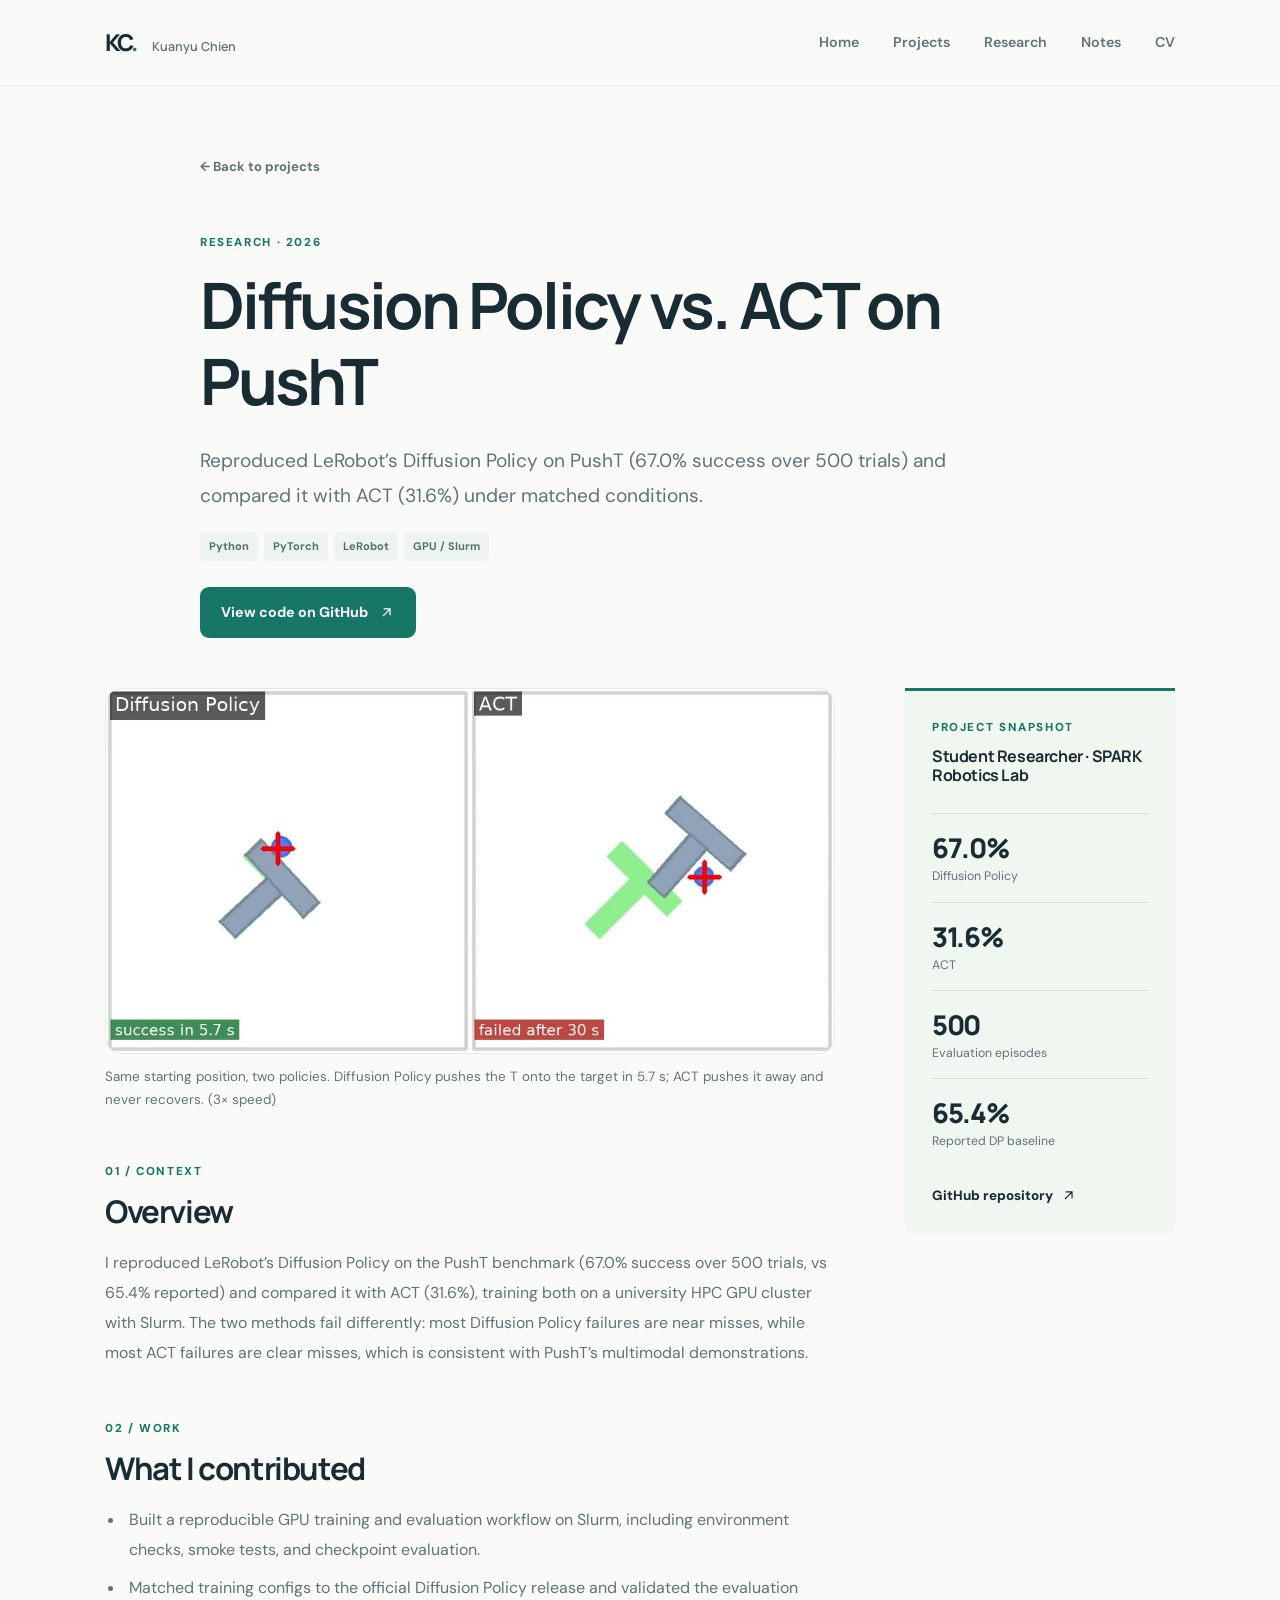
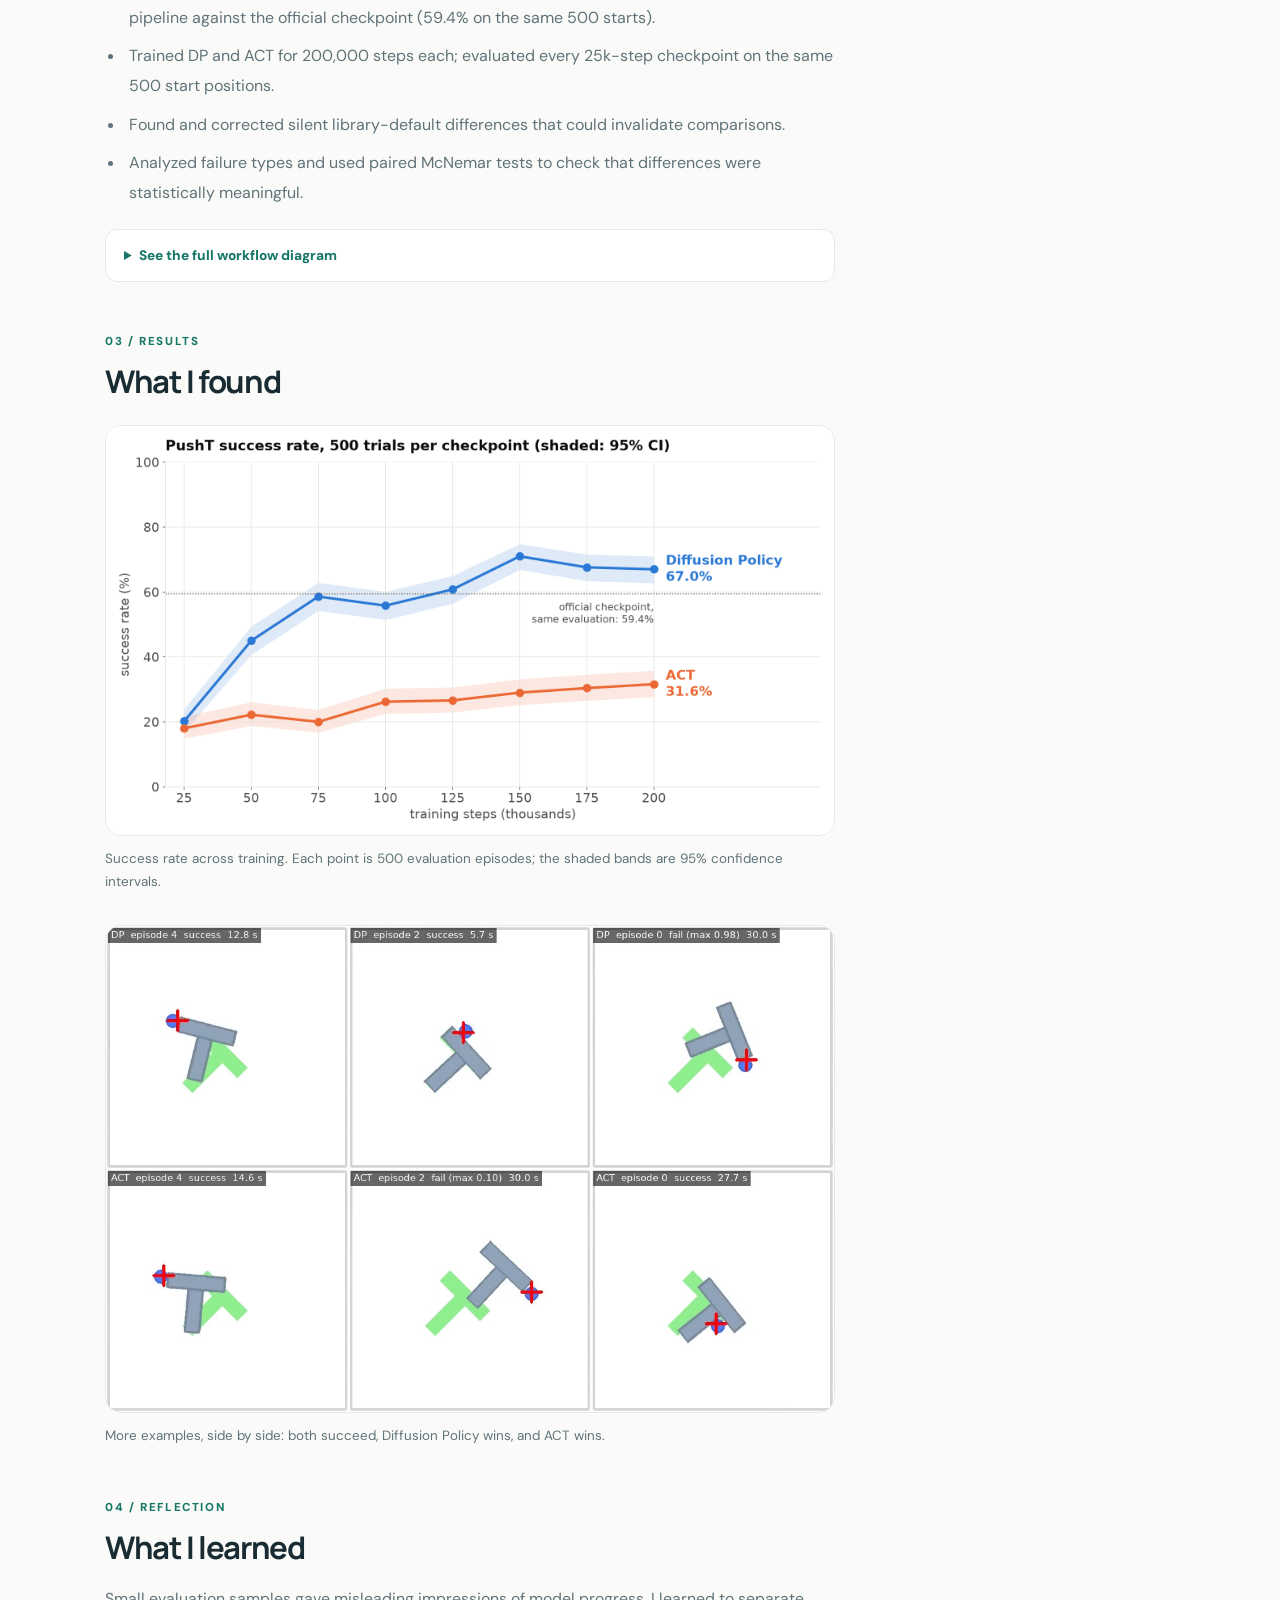
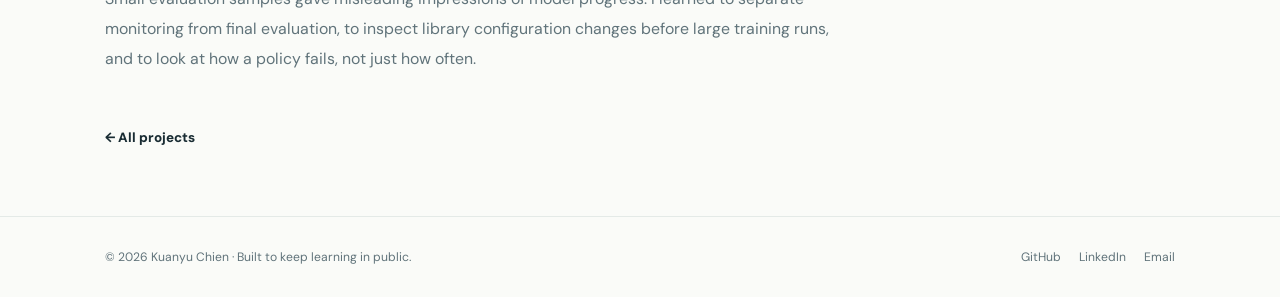
==== pusht.html @ 1f5ab38e "Add PushT media and GELLO teleoperation project - PushT: hero comparison video, results chart, examp" ====
<!doctype html>
<html lang="en"><head><meta charset="utf-8"><meta name="viewport" content="width=device-width, initial-scale=1">
<title>Diffusion Policy vs. ACT on PushT | Kuanyu Chien</title>
<meta name="description" content="Reproduced LeRobot's Diffusion Policy on PushT (67.0% success over 500 trials) and compared it with ACT (31.6%) under matched conditions.">
<meta property="og:type" content="article">
<meta property="og:title" content="Diffusion Policy vs. ACT on PushT">
<meta property="og:description" content="Reproduced LeRobot's Diffusion Policy on PushT (67.0% success over 500 trials) and compared it with ACT (31.6%) under matched conditions.">
<meta property="og:url" content="https://kuanyuchien.github.io/pusht.html">
<meta property="og:image" content="https://kuanyuchien.github.io/assets/projects/pusht/cover_1200x630.png">
<meta property="og:image:width" content="1200"><meta property="og:image:height" content="630">
<meta name="twitter:card" content="summary_large_image">
<meta name="twitter:image" content="https://kuanyuchien.github.io/assets/projects/pusht/cover_1200x630.png">
<meta name="theme-color" content="#fafbf8"><link rel="icon" type="image/svg+xml" href="assets/favicon.svg"><link rel="stylesheet" href="assets/style.css"></head>
<body data-page="project" data-id="pusht"><div id="site-header"></div><main id="content"></main><div id="site-footer"></div><script src="assets/data.js"></script><script src="assets/app.js"></script></body></html>
---- assets/style.css ----
@import url('https://fonts.googleapis.com/css2?family=DM+Sans:wght@400;500;600;700&family=Manrope:wght@400;500;600;700;800&display=swap');
:root{--ink:#192c33;--muted:#60737a;--subtle:#91a0a4;--bg:#fafbf8;--paper:#fff;--line:#e4eae7;--accent:#167766;--accent2:#7cc0aa;--soft:#edf5f0;--max:1130px}*{box-sizing:border-box}html{scroll-behavior:smooth}body{margin:0;background:var(--bg);color:var(--ink);font-family:'DM Sans',system-ui,-apple-system,sans-serif;line-height:1.65;-webkit-font-smoothing:antialiased}a{color:inherit;text-decoration:none}a:focus-visible,button:focus-visible{outline:3px solid #5ab89d;outline-offset:4px}button{font:inherit;cursor:pointer}.container{max-width:var(--max);margin:0 auto;padding-left:30px;padding-right:30px}h1,h2,h3{font-family:Manrope,system-ui,sans-serif;letter-spacing:-.045em;line-height:1.2;margin:0}h1{font-size:clamp(2.8rem,5.2vw,5rem)}h2{font-size:clamp(2rem,3.3vw,3.1rem)}h3{font-size:1.17rem;letter-spacing:-.025em}p{margin:0;color:var(--muted)}em{font-style:normal;color:var(--accent)}.accent{color:var(--accent)}.site-header{height:86px;border-bottom:1px solid rgba(218,229,222,.75);background:rgba(250,251,248,.9);position:sticky;top:0;z-index:30;backdrop-filter:blur(18px)}.nav-wrap{height:100%;display:flex;align-items:center;justify-content:space-between}.brand{font-size:1.45rem;font-weight:800;letter-spacing:-.09em;font-family:Manrope,sans-serif}.brand-dot{color:var(--accent)}.brand-name{font-size:.78rem;letter-spacing:0;font-weight:600;margin-left:16px;color:var(--muted)}nav{display:flex;gap:34px;align-items:center}nav a{font-size:.89rem;font-weight:600;color:var(--muted);padding:6px 0;transition:color .2s}nav a:hover,nav a.active{color:var(--accent)}.menu-toggle{display:none;border:0;background:none;color:var(--ink);font-size:1.5rem}.hero{display:grid;grid-template-columns:1.14fr .86fr;align-items:center;gap:65px;min-height:630px;padding-top:70px;padding-bottom:80px}.status{display:inline-flex;align-items:center;gap:10px;background:var(--soft);color:var(--accent);border:1px solid #dbe9e1;border-radius:50px;padding:6px 14px;font-size:.75rem;font-weight:700;letter-spacing:.025em;margin-bottom:28px}.status-dot{height:7px;width:7px;border-radius:50%;background:#40a785}.hero h1{font-weight:800;margin-bottom:28px;letter-spacing:-.065em}.lead{font-size:1.08rem;line-height:1.85;max-width:590px}.lead strong{color:var(--ink)}.hero-actions{display:flex;gap:12px;margin-top:32px;flex-wrap:wrap}.btn{display:inline-flex;align-items:center;justify-content:center;gap:10px;font-weight:700;font-size:.89rem;border-radius:9px;padding:13px 20px;border:1px solid transparent;transition:transform .15s,background .15s}.btn:hover{transform:translateY(-2px)}.btn.primary{color:white;background:var(--accent)}.btn.primary:hover{background:#0f5b4e}.btn.secondary{background:transparent;border-color:#cad8d0;color:var(--ink)}.social-line{display:flex;gap:24px;flex-wrap:wrap;margin-top:39px;color:var(--muted);font-size:.79rem;font-weight:700}.social-line a:hover,.text-link:hover{color:var(--accent)}.hero-visual{height:390px;position:relative;border:1px solid #dde8e1;border-radius:24px;background:radial-gradient(circle at 45% 43%,#eff8ef 0%,#e5f1e8 35%,#d8e6e4 100%);overflow:hidden;box-shadow:0 24px 60px rgba(16,64,55,.065)}.visual-grid{position:absolute;inset:0;background-image:linear-gradient(90deg,rgba(52,106,91,.06) 1px,transparent 1px),linear-gradient(rgba(52,106,91,.06) 1px,transparent 1px);background-size:32px 32px;mask-image:linear-gradient(to top,black,transparent)}.orbit{position:absolute;border:1px solid rgba(63,125,103,.22);border-radius:50%;top:50%;left:50%;transform:translate(-50%,-50%)}.orbit-one{height:285px;width:285px}.orbit-two{height:440px;width:440px}.visual-center{position:absolute;top:50%;left:50%;transform:translate(-50%,-50%);display:flex;flex-direction:column;align-items:center;justify-content:center;background:#fcfffc;color:var(--accent);border:1px solid #d4e4d9;box-shadow:0 16px 40px #3f69501b;border-radius:50%;height:165px;width:165px;font:800 4rem Manrope;letter-spacing:-.14em;z-index:3;padding-right:8px}.visual-center span{font:700 .56rem 'DM Sans';letter-spacing:.05em;color:#759287}.orbit-tag{position:absolute;z-index:4;border:1px solid #c5dbcf;border-radius:100px;background:#fff;padding:8px 16px;font-size:.72rem;font-weight:700;color:#346756;box-shadow:0 8px 24px #164d2a10}.tag-one{top:18%;left:7%}.tag-two{top:23%;right:9%}.tag-three{bottom:16%;left:18%}.section{padding-top:72px;padding-bottom:75px}.section-heading{display:flex;justify-content:space-between;align-items:end;gap:22px;margin-bottom:32px}.section-heading h2{margin:10px 0}.section-heading p{max-width:600px}.eyebrow{display:block;color:var(--accent);font-size:.72rem;letter-spacing:.14em;text-transform:uppercase;font-weight:800}.text-link{font-size:.84rem;font-weight:800;display:inline-flex;align-items:center;gap:7px;white-space:nowrap}.card-grid{display:grid;grid-template-columns:repeat(3,1fr);gap:20px}.project-card{background:var(--paper);border-radius:15px;overflow:hidden;border:1px solid var(--line);transition:transform .2s,box-shadow .2s;display:flex;flex-direction:column}.project-card:hover{transform:translateY(-5px);box-shadow:0 20px 45px #163c2912}.project-art{min-height:170px;position:relative;overflow:hidden;display:flex;align-items:center;justify-content:center}.art-violet{background:linear-gradient(135deg,#d9d9f3,#aab4eb)}.art-blue{background:linear-gradient(135deg,#d6eaf2,#95c7d5)}.art-mint{background:linear-gradient(135deg,#d7ebd7,#a9d6be)}.art-orange{background:linear-gradient(135deg,#f3ded0,#edb894)}.art-sand{background:linear-gradient(135deg,#eee6ce,#ded1a4)}.project-art:before,.detail-visual:before{content:'';height:240px;width:240px;border:1px solid #ffffff82;border-radius:50%;position:absolute;left:-60px;top:-90px;box-shadow:0 0 0 38px #ffffff20,0 0 0 76px #ffffff18}.art-glyph{font:800 4.5rem Manrope;color:#224742a8;letter-spacing:-.1em;z-index:1}.art-label{position:absolute;bottom:14px;left:17px;font-size:.66rem;font-weight:800;letter-spacing:.1em;text-transform:uppercase;color:#2f5757aa}.project-card-content{padding:24px;display:flex;flex-direction:column;flex:1}.project-card h3{font-size:1.22rem;margin:11px 0 10px}.project-card p{font-size:.87rem;line-height:1.7;flex:1}.tag-list{display:flex;gap:6px;flex-wrap:wrap;margin-top:19px}.tag-list span{font-size:.69rem;font-weight:700;color:#54706b;background:#edf3ee;padding:5px 9px;border-radius:5px}.card-link{color:var(--accent);display:flex;align-items:center;gap:6px;font-size:.8rem;font-weight:800;margin-top:22px}.split-section{display:grid;grid-template-columns:1fr 1fr;gap:100px;border-top:1px solid var(--line)}.split-section h2{margin:15px 0 25px}.split-section p{margin-bottom:17px}.split-section .text-link{margin-top:10px}.timeline-compact{border-left:1px solid #d1dfd6;padding-left:28px}.timeline-item{position:relative;display:grid;grid-template-columns:75px 1fr;gap:15px;margin-bottom:36px}.timeline-item:before{content:'';position:absolute;background:var(--accent);height:9px;width:9px;border:3px solid var(--bg);border-radius:50%;left:-36px;top:6px}.timeline-item>span{color:var(--accent);font-size:.75rem;font-weight:800}.timeline-item strong{font-size:.89rem}.timeline-item p{font-size:.8rem;margin-top:5px}.notes-section{border-top:1px solid var(--line)}.notes-list{border-top:1px solid var(--line)}.note-row{padding:24px 8px;display:flex;justify-content:space-between;align-items:center;gap:25px;border-bottom:1px solid var(--line);transition:background .2s}.note-row:hover{background:#f3f8f3}.note-row h3{margin:7px 0 6px;font-size:1.12rem}.note-row p{font-size:.86rem}.arrow-icon{color:var(--accent);flex-shrink:0}.site-footer{border-top:1px solid var(--line);margin-top:65px;padding:30px 0}.footer-inner{display:flex;align-items:center;justify-content:space-between;gap:20px;color:var(--muted);font-size:.76rem}.footer-inner>span:last-child{display:flex;gap:18px}.footer-inner a:hover{color:var(--accent)}.page-intro{padding-top:95px;padding-bottom:45px}.page-intro h1{margin:12px 0 24px}.page-intro>p{font-size:1.08rem;max-width:690px;line-height:1.8}.page-intro .btn{margin-top:22px}.top-tight{padding-top:20px}.filter-row{display:flex;gap:9px;flex-wrap:wrap;margin-bottom:27px}.filter-btn{border:1px solid #d6e3da;color:var(--muted);background:transparent;border-radius:8px;padding:8px 15px;font-size:.81rem;font-weight:700}.filter-btn.active,.filter-btn:hover{color:white;background:var(--accent);border-color:var(--accent)}.research-highlight{background:linear-gradient(100deg,#e5f0e9,#f5f7eb);border:1px solid #d6e6da;border-radius:16px;padding:38px;margin-bottom:70px}.research-highlight h2{margin:9px 0}.research-highlight p{max-width:720px;margin-top:12px}.section-heading.mini{margin-bottom:24px}.section-heading.mini h2{font-size:2rem}.aside-note{background:#f0f5f1;border-left:3px solid #8ab8a3;padding:16px 19px;font-size:.82rem;color:#516d61;margin-top:34px;border-radius:3px}.cv-layout{display:grid;grid-template-columns:220px 1fr;gap:80px}.cv-side{display:flex;flex-direction:column;gap:9px;margin-bottom:35px}.cv-side .eyebrow{margin-bottom:9px}.cv-side a,.cv-side span:not(.eyebrow){font-size:.84rem;color:var(--muted)}.cv-block{margin-bottom:55px}.cv-block h2{font-size:1.7rem;padding-bottom:15px;border-bottom:1px solid var(--line);margin-bottom:25px}.cv-entry{display:grid;grid-template-columns:155px 1fr;gap:22px;margin-bottom:30px}.cv-entry>span{font-size:.77rem;font-weight:700;color:var(--accent);padding-top:5px}.cv-entry h3{margin:0 0 7px}.cv-entry p{font-size:.89rem;margin-bottom:3px}.cv-entry a:hover{color:var(--accent)}.detail-intro{max-width:940px;padding-top:70px;padding-bottom:50px}.back-link{display:block;color:var(--muted);font-weight:700;font-size:.82rem;margin-bottom:55px}.back-link:hover{color:var(--accent)}.detail-intro h1,.article h1{font-size:clamp(2.5rem,5vw,4.4rem);max-width:850px;margin:15px 0 24px}.detail-lead{font-size:1.2rem;line-height:1.8;max-width:810px}.detail-body{display:grid;grid-template-columns:minmax(0,1fr) 270px;gap:70px}.detail-visual{min-height:300px;border-radius:16px;position:relative;overflow:hidden;display:grid;place-items:center;margin-bottom:50px}.detail-visual span{font:800 8rem Manrope;letter-spacing:-.1em;color:#275456ac}.detail-main section{margin-bottom:50px}.detail-main h2{font-size:1.95rem;margin:12px 0 18px}.detail-main p{font-size:.99rem;line-height:1.9}.contrib-list{padding-left:20px;color:var(--muted);line-height:1.85}.contrib-list li{margin-bottom:9px;padding-left:4px}.detail-side{align-self:start;position:sticky;top:120px;border-top:3px solid var(--accent);background:#f0f6f0;padding:27px;border-radius:0 0 12px 12px}.detail-side h3{font-size:1rem;margin:10px 0 28px}.result-stat{padding:15px 0;border-top:1px solid #d4e4d9;display:flex;flex-direction:column}.result-stat strong{font:800 1.7rem Manrope;letter-spacing:-.05em}.result-stat span{font-size:.77rem;color:var(--muted)}.article{max-width:850px;padding-top:70px;padding-bottom:50px}.article-rule{border-top:1px solid var(--line);margin:45px 0}.article section{margin:0 0 44px}.article h2{font-size:1.65rem;margin-bottom:13px}.article p{font-size:1.02rem;line-height:1.95}.article .text-link{margin-top:28px}@media(max-width:900px){.hero{grid-template-columns:1fr;gap:40px}.hero-visual{height:300px;max-width:650px;width:100%}.card-grid{grid-template-columns:repeat(2,1fr)}.split-section{gap:40px}.detail-body{gap:35px;grid-template-columns:minmax(0,1fr) 220px}.cv-layout{gap:40px}}@media(max-width:650px){.container{padding-left:20px;padding-right:20px}.site-header{height:72px}.brand-name{font-size:.69rem;margin-left:10px}.menu-toggle{display:block}nav{display:none;position:absolute;top:71px;left:0;right:0;background:var(--bg);padding:16px 24px 22px;border-bottom:1px solid var(--line);box-shadow:0 12px 20px #1b35200b;flex-direction:column;gap:18px;align-items:stretch}nav.open{display:flex}.hero{padding-top:48px;padding-bottom:55px;min-height:0;gap:40px}.hero h1{font-size:2.7rem}.lead{font-size:1rem}.hero-visual{height:280px}.section{padding-top:55px;padding-bottom:52px}.section-heading{align-items:start;flex-direction:column}.card-grid{grid-template-columns:1fr}.split-section{grid-template-columns:1fr;gap:32px}.timeline-compact{margin-left:8px}.footer-inner{align-items:start;flex-direction:column}.page-intro{padding-top:62px;padding-bottom:28px}.cv-layout,.detail-body{grid-template-columns:1fr}.cv-layout{gap:20px}.cv-layout aside{display:flex;gap:30px;flex-wrap:wrap}.cv-entry{grid-template-columns:1fr;gap:3px}.research-highlight{padding:25px}.detail-side{position:static;order:-1}.detail-intro,.article{padding-top:45px}.back-link{margin-bottom:36px}.detail-visual{min-height:200px}.detail-visual span{font-size:6rem}}

/* Professional portrait on the homepage */
.hero-photo{background:#22313a;border-color:#d9e1df;box-shadow:0 25px 55px rgba(20,43,51,.14)}
.hero-photo img{width:100%;height:100%;display:block;object-fit:cover;object-position:51% 36%}
.photo-caption{position:absolute;bottom:0;left:0;right:0;padding:43px 24px 19px;background:linear-gradient(0deg,rgba(7,21,28,.80),transparent);color:white;font-size:1.04rem;font-weight:700;letter-spacing:.01em}
.photo-caption small{display:block;font-size:.75rem;opacity:.86;font-weight:500;margin-top:2px}
@media(max-width:900px){.hero-photo{max-width:500px;height:420px}}
@media(max-width:650px){.hero-photo{height:330px}}
.project-cover{background:#10161f}.project-cover:before{display:none}.project-cover img{position:absolute;inset:0;width:100%;height:100%;object-fit:cover}.detail-intro .hero-actions{margin-top:26px}.detail-media,.detail-figure{margin:0 0 50px}.detail-media video,.detail-figure img{display:block;width:100%;height:auto;border-radius:16px;border:1px solid var(--line);background:#fff}.detail-media figcaption,.detail-figure figcaption{font-size:.84rem;color:var(--muted);margin-top:12px;line-height:1.7}.detail-main section .detail-figure,.detail-main section .detail-media{margin:24px 0 32px}.detail-more{margin-top:22px;border:1px solid var(--line);border-radius:12px;padding:14px 18px;background:var(--paper)}.detail-more summary{cursor:pointer;font-size:.86rem;font-weight:800;color:var(--accent)}.workflow-figure img{max-width:420px;margin:18px auto 0;border:0}.workflow-figure figcaption{text-align:center}.side-link{margin-top:18px}
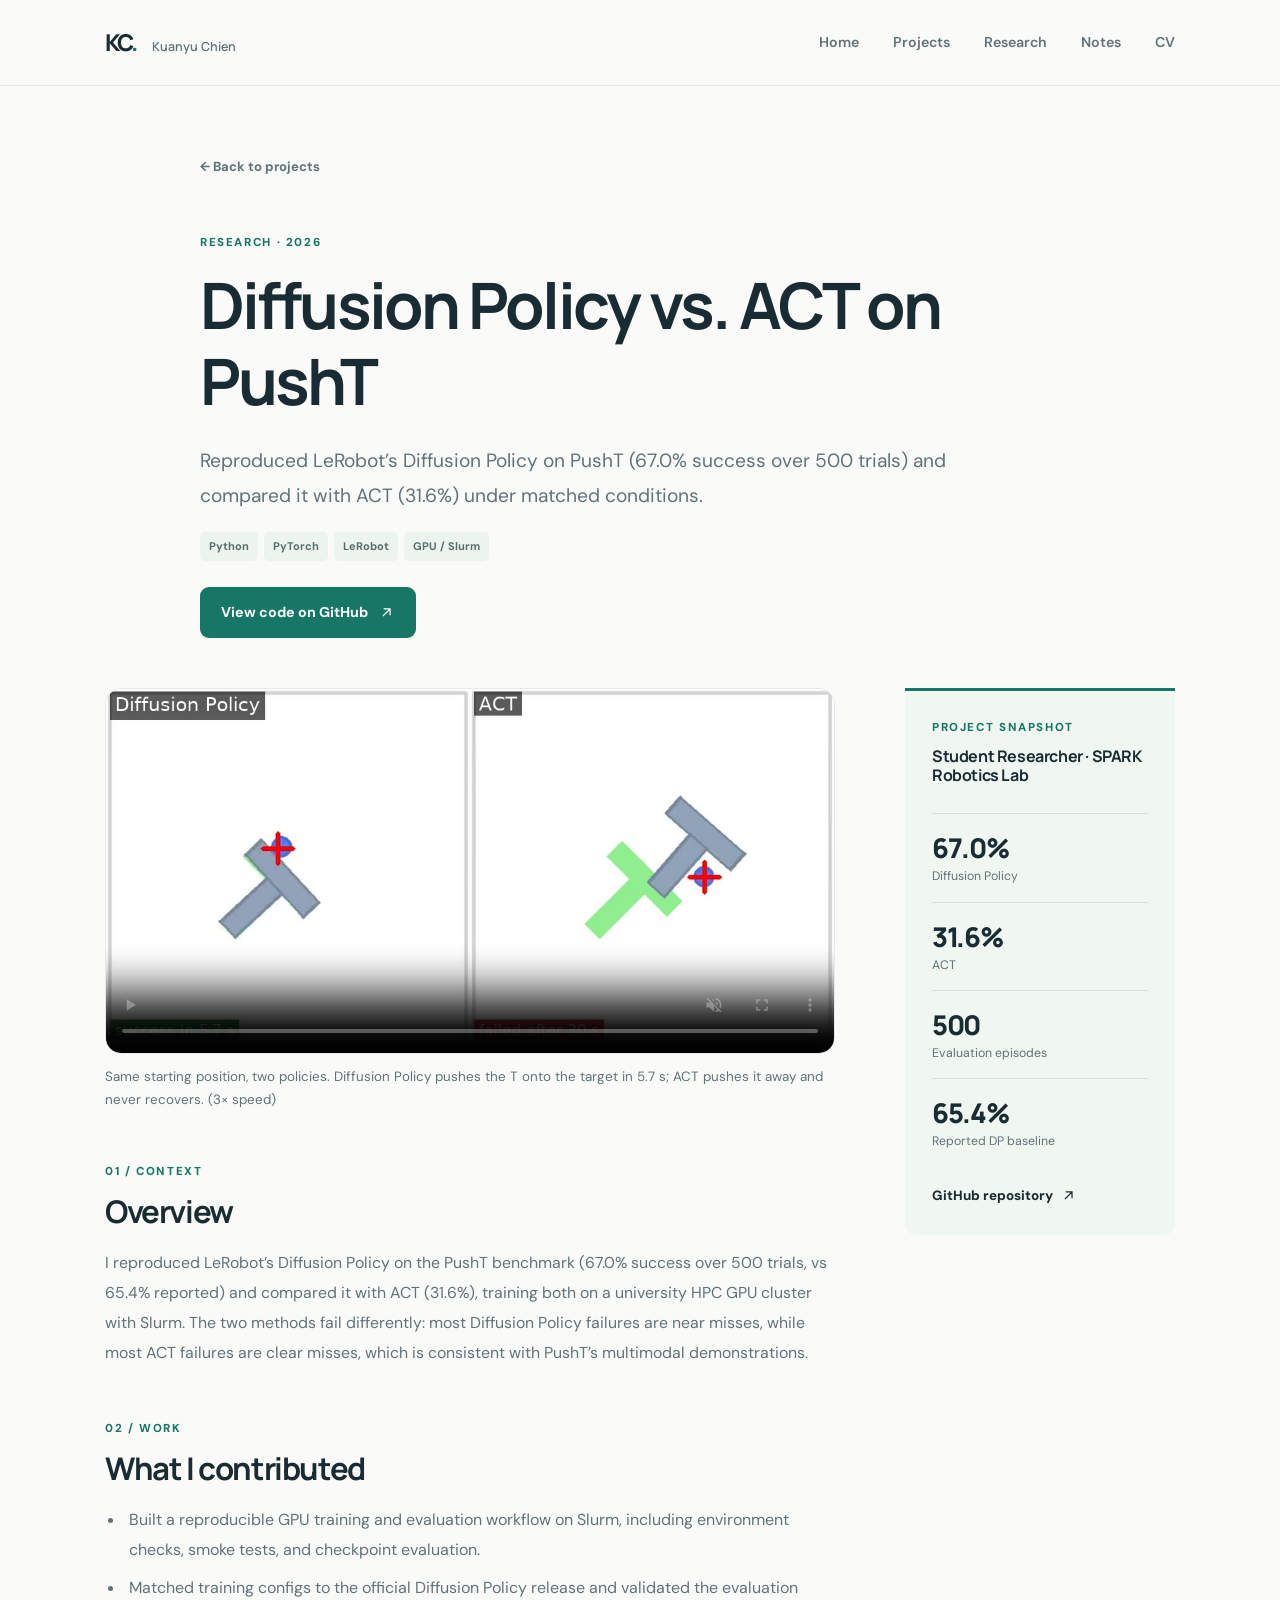
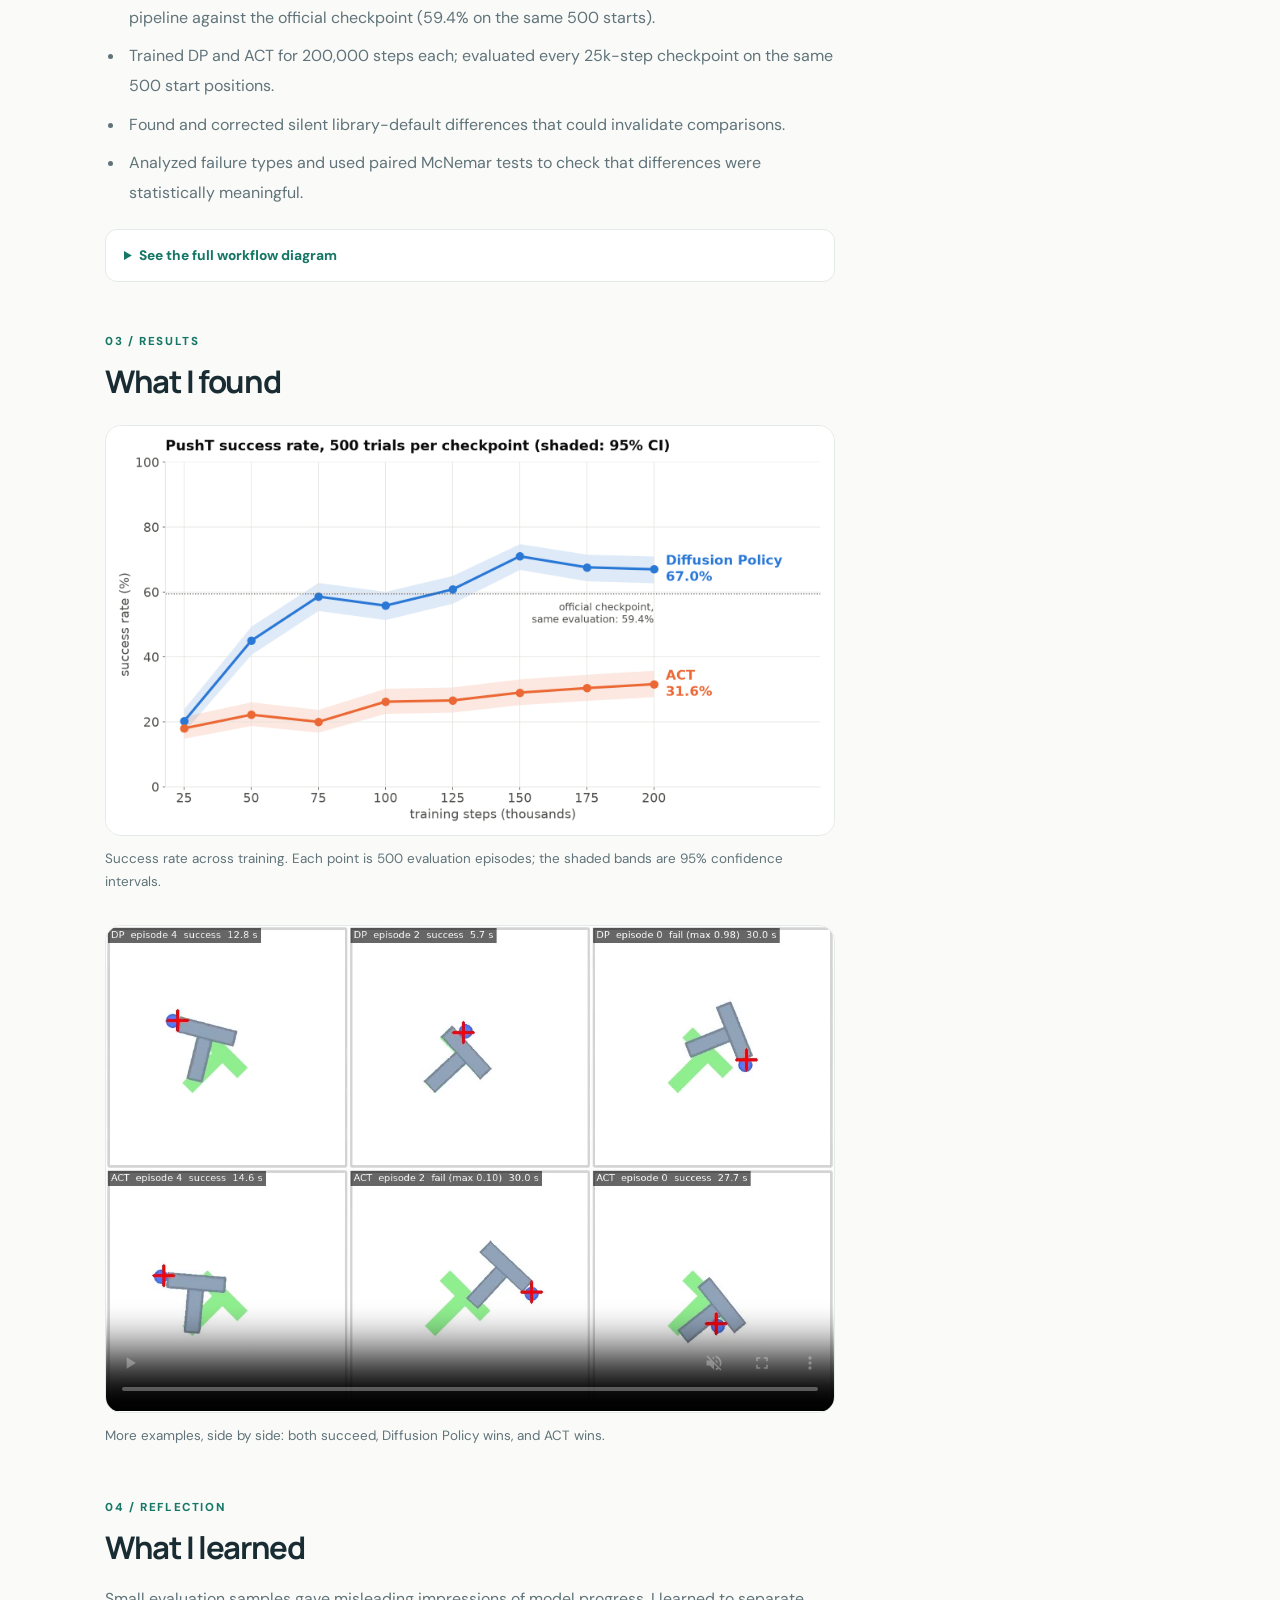
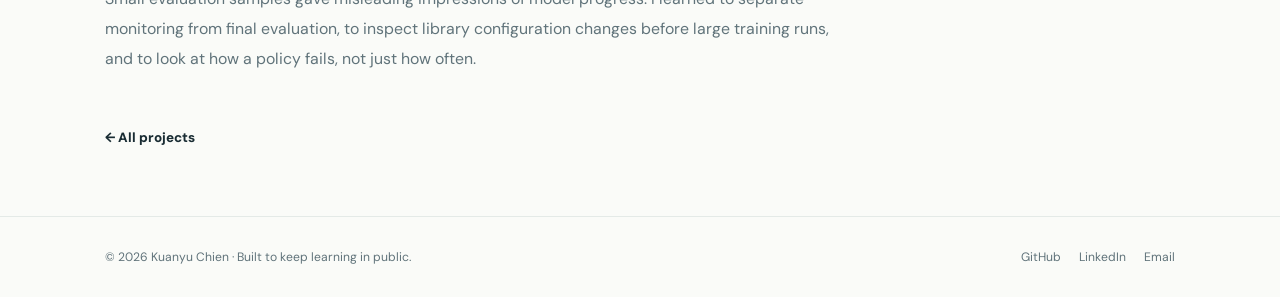
==== commit 46d3965b: "Rename project media to descriptive names Co-Authored-By: Claude Opus 5.5 <noreply@anthropic.com>" ====
--- a/pusht.html
+++ b/pusht.html
@@ -6,9 +6,9 @@
 <meta property="og:title" content="Diffusion Policy vs. ACT on PushT">
 <meta property="og:description" content="Reproduced LeRobot's Diffusion Policy on PushT (67.0% success over 500 trials) and compared it with ACT (31.6%) under matched conditions.">
 <meta property="og:url" content="https://kuanyuchien.github.io/pusht.html">
-<meta property="og:image" content="https://kuanyuchien.github.io/assets/projects/pusht/cover_1200x630.png">
+<meta property="og:image" content="https://kuanyuchien.github.io/assets/projects/pusht/pusht-cover.png">
 <meta property="og:image:width" content="1200"><meta property="og:image:height" content="630">
 <meta name="twitter:card" content="summary_large_image">
-<meta name="twitter:image" content="https://kuanyuchien.github.io/assets/projects/pusht/cover_1200x630.png">
+<meta name="twitter:image" content="https://kuanyuchien.github.io/assets/projects/pusht/pusht-cover.png">
 <meta name="theme-color" content="#fafbf8"><link rel="icon" type="image/svg+xml" href="assets/favicon.svg"><link rel="stylesheet" href="assets/style.css"></head>
 <body data-page="project" data-id="pusht"><div id="site-header"></div><main id="content"></main><div id="site-footer"></div><script src="assets/data.js"></script><script src="assets/app.js"></script></body></html>
